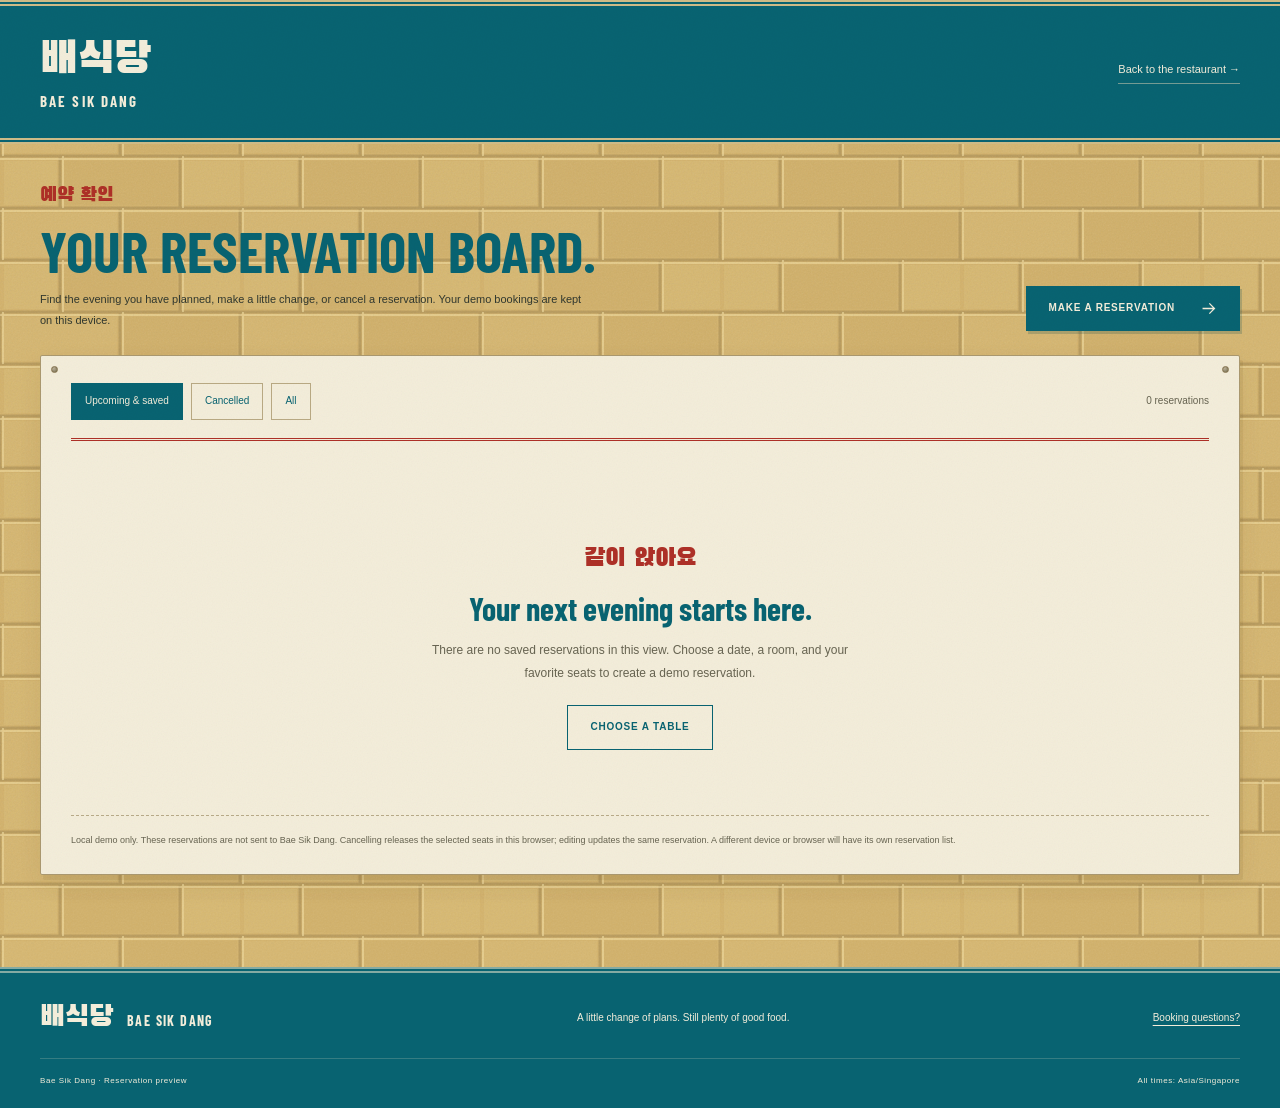
==== reservations.html @ 2e352681 "Add multi-seat reservations and a separate management page" ====
<!DOCTYPE html>
<html lang="en" class="reservation-page-root">
<head>
  <meta charset="UTF-8">
  <meta name="viewport" content="width=device-width, initial-scale=1">
  <meta name="theme-color" content="#086371">
  <meta name="description" content="View, edit, and cancel your locally saved Bae Sik Dang demo reservations.">
  <meta name="robots" content="noindex">
  <title>Your reservations — Bae Sik Dang 배식당</title>
  <link rel="stylesheet" href="styles.css">
  <link rel="stylesheet" href="reservations.css">
  <script src="reservation-store.js" defer></script>
  <script src="reservation-ui.js" defer></script>
</head>
<body class="reservation-page">
  <a class="skip" href="#main">Skip to reservations</a>
  <header class="manager-header"><div class="shell"><a href="index.html" class="manager-brand" aria-label="Bae Sik Dang home"><span lang="ko">배식당</span><small>BAE SIK DANG</small></a><a class="back-link" href="index.html#booking">Back to the restaurant →</a></div></header>
  <main id="main" class="shell manager-main">
    <div class="manager-intro"><div><span class="korean" lang="ko">예약 확인</span><h1 id="manager-heading">Your reservation board.</h1><p id="manager-intro">Find the evening you have planned, make a little change, or cancel a reservation. Your demo bookings are kept on this device.</p></div><a class="btn" href="index.html#booking">Make a reservation <svg class="arrow" viewBox="0 0 20 20" aria-hidden="true"><path d="M3 10h14m-6-6 6 6-6 6"/></svg></a></div>
    <section id="reservation-manager" class="paper manager-board" aria-label="Saved reservations">
      <div class="manager-toolbar"><div class="manager-tabs" role="group" aria-label="Filter reservations"><button class="manager-tab" data-filter="confirmed" aria-pressed="true" type="button">Upcoming & saved</button><button class="manager-tab" data-filter="cancelled" aria-pressed="false" type="button">Cancelled</button><button class="manager-tab" data-filter="all" aria-pressed="false" type="button">All</button></div><span id="manager-count" class="manager-count" role="status" aria-live="polite"></span></div>
      <p id="manager-message" class="reservation-message" role="status" aria-live="polite"></p>
      <p id="manager-error" class="manager-error" role="alert" hidden></p>
      <div id="reservation-list" class="reservation-list"></div>
      <div id="manager-empty" class="manager-empty" hidden><span class="korean" lang="ko">같이 앉아요</span><h2 id="empty-title">Your next evening starts here.</h2><p id="empty-copy">There are no saved reservations in this browser yet. Choose a date, a room, and your favorite seats to create a demo reservation.</p><a class="btn btn-outline" href="index.html#booking">Choose a table</a></div>
      <p class="manager-note">Local demo only. These reservations are not sent to Bae Sik Dang. Cancelling releases the selected seats in this browser; editing updates the same reservation. A different device or browser will have its own reservation list.</p>
      <noscript><p class="manager-error">Enable JavaScript to view, edit, or cancel your locally saved reservations.</p></noscript>
    </section>
  </main>
  <footer class="footer"><div class="shell"><div class="footer-main"><a class="footer-brand" href="index.html"><span lang="ko" style="font:inherit;margin:0;letter-spacing:0">배식당</span><span>BAE SIK DANG</span></a><p>A little change of plans. Still plenty of good food.</p><a class="manage-link" style="color:inherit" href="index.html#faq">Booking questions?</a></div><div class="footer-bottom"><span>Bae Sik Dang · Reservation preview</span><span>All times: Asia/Singapore</span></div></div></footer>
  <dialog id="cancel-dialog" aria-labelledby="cancel-heading" aria-describedby="cancel-description"><span class="eyebrow red">CHANGE OF PLANS?</span><h2 id="cancel-heading">Cancel this reservation?</h2><p id="cancel-description">This releases the seats for this demo reservation. Your other reservations will stay as they are.</p><p id="cancel-details" class="cancel-details"></p><p id="cancel-error" class="manager-error" role="alert" hidden></p><div class="dialog-actions"><button id="keep-reservation" class="btn btn-outline" type="button" autofocus>Keep reservation</button><button id="confirm-cancel" class="btn btn-red" type="button">Cancel this reservation</button></div></dialog>
</body>
</html>
---- styles.css ----
/* Embedded, OFL-licensed display fonts preserve the storefront when CDNs are unavailable. */
    @font-face{font-family:"Bae Sik Dang Poster";font-style:normal;font-weight:700;font-display:swap;src:url([data-uri]) format("truetype")}
    @font-face{font-family:"Bae Sik Dang Hangul";font-style:normal;font-weight:400;font-display:swap;src:url([data-uri]) format("truetype")}
    /* The reference palette: petrol teal, painted red, aged paper, golden brick. */
    :root{color-scheme:light;--teal:#086371;--deep:#06434b;--red:#ae3027;--paper:#f3edda;--ink:#30372e;--muted:#676451;--brick:#d4b36b;--line:#c7bfa7;--gold:#dfbd6e;--warm:rgba(255,197,93,.19);--heading:'Bae Sik Dang Poster','Barlow Condensed','Arial Narrow',Impact,sans-serif;--korean:'Bae Sik Dang Hangul','Black Han Sans','Noto Sans KR',sans-serif;--body:'DM Sans','Noto Sans KR',Arial,sans-serif}
    html[data-mood="lunch"]{--brick:#dec98d;--warm:rgba(255,244,183,.13);--paper:#f8f3e4}
    html[data-mood="night"]{--brick:#b08a46;--warm:rgba(237,145,46,.3);--paper:#eee4cc}
    *{box-sizing:border-box}html{scroll-behavior:smooth;scroll-padding-top:90px}
    body{margin:0;background-color:var(--brick);background-image:url("data:image/svg+xml,%3Csvg%20xmlns%3D%22http%3A%2F%2Fwww.w3.org%2F2000%2Fsvg%22%20width%3D%22240%22%20height%3D%22104%22%20viewBox%3D%220%200%20240%20104%22%3E%3Cg%20fill%3D%22none%22%3E%3Cpath%20d%3D%22M0%200H240M0%2052H240M0%20104H240M0%200V52M120%200V52M240%200V52M60%2052V104M180%2052V104%22%20stroke%3D%22%239d824a%22%20stroke-width%3D%223%22%20stroke-opacity%3D%22.48%22%2F%3E%3Cpath%20d%3D%22M0%203H240M0%2055H240M3%200V52M123%200V52M63%2052V104M183%2052V104%22%20stroke%3D%22%23f3dea0%22%20stroke-width%3D%222%22%20stroke-opacity%3D%22.58%22%2F%3E%3C%2Fg%3E%3Cpath%20d%3D%22M4%205h113v44H4z%22%20fill%3D%22%23f3dea0%22%20opacity%3D%22.1%22%2F%3E%3Cpath%20d%3D%22M124%205h113v44H124zM64%2057h113v44H64z%22%20fill%3D%22%23896c2c%22%20opacity%3D%22.035%22%2F%3E%3Cpath%20d%3D%22M184%2057h56v44h-56zM4%2057h53v44H4z%22%20fill%3D%22%23f3dea0%22%20opacity%3D%22.12%22%2F%3E%3Cfilter%20id%3D%22n%22%3E%3CfeTurbulence%20type%3D%22fractalNoise%22%20baseFrequency%3D%22.6%22%20numOctaves%3D%223%22%20stitchTiles%3D%22stitch%22%2F%3E%3CfeColorMatrix%20type%3D%22saturate%22%20values%3D%220%22%2F%3E%3C%2Ffilter%3E%3Crect%20width%3D%22240%22%20height%3D%22104%22%20filter%3D%22url%28%23n%29%22%20opacity%3D%22.1%22%2F%3E%3C%2Fsvg%3E");background-size:240px 104px;color:var(--ink);font:14px/1.65 var(--body);transition:background-color .3s ease-out}
    body:before{content:"";position:fixed;inset:0;pointer-events:none;z-index:10;opacity:.085;background-image:url("data:image/svg+xml,%3Csvg%20xmlns%3D%22http%3A%2F%2Fwww.w3.org%2F2000%2Fsvg%22%20width%3D%22180%22%20height%3D%22180%22%3E%3Cfilter%20id%3D%22grain%22%3E%3CfeTurbulence%20type%3D%22fractalNoise%22%20baseFrequency%3D%22.8%22%20numOctaves%3D%223%22%20stitchTiles%3D%22stitch%22%2F%3E%3C%2Ffilter%3E%3Crect%20width%3D%22100%25%22%20height%3D%22100%25%22%20opacity%3D%22.6%22%20filter%3D%22url%28%23grain%29%22%2F%3E%3C%2Fsvg%3E");mix-blend-mode:multiply}
    button,input,select{font:inherit}button,a,select{-webkit-tap-highlight-color:transparent;touch-action:manipulation}button{cursor:pointer;color:inherit}button,a,select{transition:color .3s ease-out,background .3s ease-out,border-color .3s ease-out,transform .3s ease-out,box-shadow .3s ease-out}a{color:inherit;text-decoration:none}button{border:0}button:disabled{cursor:not-allowed;opacity:.45}h1,h2,h3,p,figure{margin:0}h1,h2,h3{font-weight:700}svg{display:block}img{display:block;max-width:100%}::selection{background:var(--red);color:var(--paper)}:focus-visible{outline:3px solid var(--teal);outline-offset:5px}button:focus-visible,a:not(.skip):focus-visible{position:relative;z-index:2}
    .shell{width:min(1200px,calc(100% - 72px));margin-inline:auto}.sr-only{position:absolute;width:1px;height:1px;padding:0;margin:-1px;overflow:hidden;clip:rect(0,0,0,0);white-space:nowrap;border:0}.skip{position:fixed;left:12px;top:12px;z-index:100;transform:translateY(-160%);padding:10px 20px;background:var(--paper);color:var(--red)}.skip:focus{transform:none}.eyebrow{font-size:10px;letter-spacing:.16em;text-transform:uppercase;font-weight:700}.korean{font-family:var(--korean);font-weight:400}.red{color:var(--red)}.muted{color:var(--muted)}.arrow{width:17px;height:17px;fill:none;stroke:currentColor;stroke-width:1.5;display:inline-block;vertical-align:middle}.rule{height:1px;background:currentColor;opacity:.3}.star{font-size:20px;line-height:1}
    /* The opening is a storefront sign, with three small brass gooseneck lamps. */
    .storefront{position:relative;background:var(--teal);color:var(--paper);border-top:7px solid var(--deep);box-shadow:0 7px 0 #073f46,0 12px 14px #4d3b3c35;isolation:isolate}
    .storefront:after{content:"";position:absolute;inset:0;z-index:-1;background:radial-gradient(ellipse at 24% 15%,#ffeeac20,transparent 30%),radial-gradient(ellipse at 50% 15%,#ffeeac24,transparent 30%),radial-gradient(ellipse at 76% 15%,#ffeeac20,transparent 30%),linear-gradient(90deg,#0001,transparent 25%,transparent 75%,#0001);pointer-events:none}
    .topline{display:flex;justify-content:space-between;align-items:center;padding:13px 0 11px;border-bottom:1px solid #f4e7c933;font-size:9px;letter-spacing:.14em;text-transform:uppercase}
    .topline span{display:flex;align-items:center;gap:8px}.tiny-flower{width:16px;height:16px;fill:none;stroke:currentColor;stroke-width:1.3}
    .sign{position:relative;display:grid;grid-template-columns:1fr 2fr 1fr;align-items:center;gap:30px;margin-top:13px;padding:21px 0 30px;min-height:222px;text-align:center}
    .sign:before,.sign:after{content:"";position:absolute;inset:7px -14px 15px;border:1px solid #eee4c73d;pointer-events:none}.sign:after{inset:12px -9px 20px;border-color:#eee4c71a}
    .sign h1{font-family:var(--korean);font-weight:400;font-size:clamp(80px,8.5vw,125px);letter-spacing:.12em;line-height:1.1;padding-left:.12em;text-shadow:1px 2px 0 #d5ba80,-1px -1px 0 #ffffff30}
    .sign-name{font:600 18px/1 var(--heading);letter-spacing:.37em;margin-top:7px;padding-left:.37em}.sign-side{font-family:var(--heading);font-size:23px;line-height:1.05;letter-spacing:.08em}.sign-side small{font-family:var(--body);display:block;font-size:9px;letter-spacing:.14em;margin-top:12px}.sign-side .korean{font-size:24px;letter-spacing:.08em;display:block;margin-bottom:7px}
    .lamps{position:absolute;inset:-9px 15% auto;display:flex;justify-content:space-around;pointer-events:none;z-index:2}.lamp{width:45px;height:39px;position:relative}.lamp:before{content:"";position:absolute;width:18px;height:23px;left:13px;top:-3px;border:4px solid #423b2d;border-bottom:0;border-radius:14px 14px 0 0;box-shadow:2px 0 0 #ad8b51}.lamp:after{content:"";position:absolute;width:45px;height:17px;bottom:0;border-radius:35px 35px 6px 6px;background:linear-gradient(90deg,#3c3324,#b29b62 42%,#675333 70%,#352d23);border-bottom:3px solid #f1d599;box-shadow:0 6px 17px #ffd58d69}
    .awning{height:15px;background:repeating-linear-gradient(90deg,#85724b 0,#c7ae79 3px,#b8a06a 6px,#7e6d49 8px);border-top:2px solid #5f593a;border-bottom:2px solid #88703e}
    /* Navigation feels like a printed strip under the shop sign. */
    .nav-wrap{position:sticky;top:0;z-index:30;background:var(--paper);border-bottom:1px solid #8e7850;box-shadow:0 3px 10px #41372412}.nav-inner{display:flex;align-items:center;justify-content:space-between;gap:15px;min-height:62px}.wordmark{font:800 22px var(--heading);letter-spacing:.05em;color:var(--teal)}.wordmark small{font:10px var(--korean);letter-spacing:0;margin-left:8px}.nav-links{position:relative;display:flex;gap:4px}.nav-links a{position:relative;z-index:1;padding:10px 15px;font-size:10px;letter-spacing:.08em;font-weight:700;border-radius:2px}.nav-links a[aria-current="location"]{color:var(--red)}.nav-pill{position:absolute;left:0;top:0;bottom:0;background:#ad30270a;border-bottom:2px solid var(--red);transition:width .3s ease-out,transform .3s ease-out}.nav-note{display:flex;align-items:center;gap:7px;font-size:10px;color:var(--teal)}.status-dot{width:6px;height:6px;border-radius:50%;background:currentColor;display:inline-block}
    /* Aged paper and little mounting details make the masonry feel tangible. */
    .paper{position:relative;background:var(--paper);border:1px solid #aa986f;border-radius:2px;box-shadow:3px 5px 0 #6f54251a,0 9px 24px #53411f12;transition:background .3s ease-out,border-color .3s ease-out}
    .paper:before,.paper:after{content:"";position:absolute;width:5px;height:5px;border:1px solid #85734e;background:radial-gradient(circle at 35% 30%,#bdb299,#71694b);border-radius:50%;top:10px;z-index:2}.paper:before{left:10px}.paper:after{right:10px}
    .btn{display:inline-flex;align-items:center;justify-content:center;gap:25px;min-height:45px;padding:12px 22px;border:1px solid var(--teal);background:var(--teal);color:var(--paper);font-size:10px;font-weight:700;letter-spacing:.08em;text-transform:uppercase;box-shadow:2px 3px 0 #03434a33}.btn:hover:not(:disabled){background:var(--deep);transform:translateY(-2px);box-shadow:3px 5px 0 #03434a33}.btn-red{background:var(--red);border-color:var(--red)}.btn-red:hover:not(:disabled){background:#90271e}.btn-outline{background:transparent;color:var(--teal);box-shadow:none}.btn-outline:hover:not(:disabled){color:var(--paper)}
    .welcome-line{text-align:center;padding:26px 10px 21px;font-size:9px;font-weight:700;letter-spacing:.19em;color:#524a31;text-transform:uppercase;display:flex;align-items:center;justify-content:center;gap:18px}.welcome-line:before,.welcome-line:after{content:"";width:40px;height:1px;background:#7c693c}
    .opening{display:grid;grid-template-columns:minmax(0,.88fr) minmax(0,1.3fr);gap:22px;align-items:stretch}
    .welcome-poster{min-width:0;padding:35px 36px 30px;text-align:center;display:flex;flex-direction:column;align-items:center;justify-content:center}.poster-outline{position:absolute;inset:14px;border:1px solid #b337293c;pointer-events:none}.hello{font-family:var(--korean);font-size:27px;color:var(--red);font-weight:400;letter-spacing:.04em}.poster-sub{font-size:9px;letter-spacing:.21em;color:var(--red);margin-top:7px}.welcome-poster h2{font:800 clamp(52px,5.1vw,73px)/.94 var(--heading);letter-spacing:-.025em;color:var(--red);text-transform:uppercase;margin:25px 0 20px}.welcome-poster h2 span{display:block}.welcome-poster p{font-size:11px;line-height:1.9;max-width:270px}.welcome-poster .btn{margin-top:25px}.poster-bottom{display:flex;align-items:center;gap:12px;font-size:8px;color:var(--red);letter-spacing:.15em;margin-top:26px}.poster-bottom:before,.poster-bottom:after{content:"";height:1px;width:25px;background:var(--red)}
    .photo-poster{padding:16px 16px 0;display:flex;flex-direction:column;min-width:0}.photo-wrap{position:relative;min-height:390px;flex:1;overflow:hidden;background:#4c3723}.hero-photo{width:100%;height:100%;position:absolute;inset:0;object-fit:cover;transition:transform 1.2s ease-out;filter:saturate(.83) contrast(.97)}.photo-poster:hover .hero-photo{transform:scale(1.035)}.photo-wrap:after{content:"";position:absolute;inset:0;background:linear-gradient(0deg,#0005,transparent 40%);pointer-events:none}.photo-caption{display:flex;align-items:center;justify-content:space-between;gap:15px;min-height:76px;padding:12px 10px}.photo-caption .korean{font-size:22px;color:var(--red)}.photo-caption p{font-size:10px}.photo-caption .number{font:700 32px var(--heading);color:var(--teal)}.photo-sticker{position:absolute;right:18px;top:18px;width:92px;height:92px;border-radius:50%;background:var(--red);color:var(--paper);outline:1px dashed var(--paper);outline-offset:-6px;z-index:2;display:flex;flex-direction:column;align-items:center;justify-content:center;transform:rotate(12deg);font:700 20px/1 var(--heading);letter-spacing:.03em}.photo-sticker .korean{font-size:21px;margin:5px 0}.photo-sticker small{font:7px var(--body);letter-spacing:.1em}
    .ticker{display:flex;align-items:center;justify-content:space-around;gap:14px;border-block:1px solid #61532f66;margin-top:29px;padding:15px 0;color:#59452c;font:600 14px var(--heading);letter-spacing:.1em;text-transform:uppercase}.ticker .korean{font-size:13px;color:var(--red)}.ticker .flower{color:var(--red);font-size:18px}
    /* The menu is a big, slightly imperfect neighborhood restaurant placard. */
    .section{padding-top:53px}.section-heading{display:flex;align-items:end;justify-content:space-between;gap:25px;margin-bottom:20px}.section-heading .korean{font-size:18px;color:var(--red);margin-bottom:5px}.section-heading h2{font:700 44px/1 var(--heading);color:var(--teal);text-transform:uppercase}.section-heading p{font-size:11px;color:#4d4936;max-width:240px}
    .menu-paper{padding:30px 35px 20px}.menu-masthead{display:flex;justify-content:space-between;gap:20px;align-items:center;padding-bottom:21px;border-bottom:3px double var(--red);color:var(--red)}.menu-masthead h3{font-family:var(--korean);font-size:34px;font-weight:400;line-height:1.3}.menu-masthead h3 small{font:600 11px var(--body);letter-spacing:.16em;display:block;margin-top:8px}.menu-masthead p{font-size:10px;text-align:right;max-width:260px}.menu-layout{display:grid;grid-template-columns:1.8fr .8fr;gap:36px}.menu-list{display:grid;grid-template-columns:1fr 1fr;gap:0 26px}.dish{position:relative;text-align:left;padding:24px 0;background:transparent;border-bottom:1px solid #b6a886;min-width:0}.dish:hover{background:#b5322505}.dish-korean{display:block;font-family:var(--korean);font-size:23px;color:var(--red);font-weight:400;line-height:1.3}.dish-title{display:flex;align-items:baseline;justify-content:space-between;gap:10px;font:700 22px/1.1 var(--heading);text-transform:uppercase;margin:7px 0}.dish-title .price{font:700 17px var(--heading);color:var(--red);white-space:nowrap}.dish p{font-size:10px;color:var(--muted);padding-right:10px}.dish .details{display:inline-flex;align-items:center;gap:7px;font-size:8px;font-weight:700;letter-spacing:.09em;margin-top:14px;color:var(--teal);text-transform:uppercase}.dish .details .arrow{width:13px;height:13px}.dish:hover .details{transform:translateX(3px)}
    .menu-side{padding:25px 0 0;display:flex;flex-direction:column;justify-content:center}.wrap-diagram{width:100%;height:150px}.wrap-instruction{border:1px dashed #9d967e;padding:17px;text-align:center;background:#dbd2b726}.wrap-instruction h4{margin:0;color:var(--red);font:600 23px var(--heading);text-transform:uppercase}.wrap-instruction p{font-size:10px;margin-top:8px;line-height:1.8}.menu-foot{display:flex;justify-content:space-between;align-items:center;gap:15px;font-size:9px;color:var(--muted);border-top:1px solid #b6a886;margin-top:24px;padding-top:17px}.menu-foot span:first-child{color:var(--red)}
    /* Booking tables reuse native buttons and expose state without relying on color. */
    .experience-grid{display:grid;grid-template-columns:1.1fr .9fr;gap:22px;margin-top:28px}.booking{padding:29px 30px 24px}.card-heading{display:flex;align-items:start;justify-content:space-between;gap:12px;color:var(--red)}.card-heading .korean{font-size:23px}.card-heading h3{font:700 32px/1.1 var(--heading);margin-top:5px;text-transform:uppercase;color:var(--teal)}.card-heading .index{font:600 14px var(--heading);color:var(--teal);border:1px solid var(--teal);width:30px;height:30px;display:grid;place-items:center;border-radius:50%;flex-shrink:0}.booking-intro{font-size:10px;color:var(--muted);margin-top:9px}.booking-controls{display:grid;grid-template-columns:1fr 1fr;gap:13px;margin-top:20px}.booking-controls label{font-size:9px;font-weight:600;color:var(--muted)}select{display:block;margin-top:5px;width:100%;border:1px solid #b3a98d;border-radius:0;background:transparent;color:var(--ink);padding:9px;font-size:11px}.floor{padding:23px 20px 17px;margin-top:18px;border:1px solid #b3a98d;background:repeating-linear-gradient(0deg,transparent,transparent 24px,#9f8c4c0a 25px);position:relative}.floor-name{font-size:8px;color:var(--teal);letter-spacing:.2em;text-align:center;margin-bottom:22px}.tables{display:grid;grid-template-columns:repeat(4,minmax(0,1fr));gap:23px 24px}.table{height:49px;border:1px solid #ae9a6c;background:#dfd5bb;position:relative;border-radius:4px;font-size:10px;font-weight:700;isolation:isolate}.table:before{content:"";position:absolute;inset:7px 19%;background:repeating-linear-gradient(90deg,#d9d6c5,#d9d6c5 2px,#aaa58f 3px,#aaa58f 4px);border:2px solid #c7bfaa;border-radius:50%;z-index:-1;opacity:.6}.table:after{content:"";position:absolute;left:30%;right:30%;height:4px;top:-7px;background:#9f8a64;box-shadow:0 57px #9f8a64}.table:hover:not(:disabled){border-color:var(--teal);transform:translateY(-2px)}.table[aria-pressed="true"]{background:var(--teal);color:#fff;border-color:var(--deep);box-shadow:2px 3px 0 #03434a33}.table[aria-pressed="true"]:before{opacity:.15}.table:disabled{opacity:.35;background:repeating-linear-gradient(45deg,#c2bba4,#c2bba4 1px,transparent 2px,transparent 6px)}.legend{display:flex;flex-wrap:wrap;gap:16px;margin-top:23px;font-size:8px;color:var(--muted)}.legend span{display:flex;align-items:center;gap:5px}.legend i{width:6px;height:6px;background:#b6a88a}.legend .chosen{background:var(--teal)}.legend .taken{background:#99948a}.booking-actions{display:flex;align-items:center;gap:12px;justify-content:space-between;margin-top:19px}.booking-actions .btn{font-size:9px;min-height:39px;padding:10px 15px}.mini-btn{font-size:9px;padding:6px 8px;border:1px solid #bdb297;background:transparent}.mini-btn:hover{background:#d6c9a14a}.booking-status{font-size:10px;color:var(--teal);min-height:32px;padding-top:10px}.fine-print{font-size:8px;color:var(--muted);margin-top:3px}.controls-small{display:flex;gap:7px}
    /* The jukebox and kitchen ticket complete the retro interaction cards. */
    .side-stack{display:grid;gap:22px}.jukebox{padding:26px 27px 22px;background:var(--teal);color:var(--paper);border:1px solid var(--deep);box-shadow:3px 5px 0 #58472326;position:relative}.jukebox .card-heading{color:var(--paper)}.jukebox .card-heading h3{color:var(--paper);font-size:27px}.jukebox .index{color:var(--paper);border-color:#eee7cf88}.mood-main{display:flex;align-items:center;gap:20px;margin-top:18px}.vinyl{height:90px;width:90px;flex-shrink:0;border-radius:50%;background:repeating-radial-gradient(circle,#232927 0,#232927 2px,#343a35 3px,#1f2926 4px);border:2px solid #152d2a;box-shadow:3px 3px 10px #032f3677;position:relative;animation:record 15s linear infinite}.vinyl:before{content:"";position:absolute;inset:29%;background:var(--red);border:1px solid #df9271;border-radius:50%}.vinyl:after{content:"";position:absolute;inset:46%;background:var(--paper);border-radius:50%}.mood-main strong{font:600 28px/1 var(--heading);display:block;text-transform:uppercase}.mood-main p{font-size:10px;margin-top:7px;color:#e8e0c5}.mood-options{display:flex;gap:7px;margin-top:18px}.mood-option{flex:1;background:transparent;border:1px solid #e9dfbf66;color:var(--paper);font-size:9px;padding:8px 4px}.mood-option[aria-pressed="true"]{background:var(--paper);color:var(--teal);border-color:var(--paper)}.mood-note{margin-top:10px;font-size:8px;color:#e2d9bf}.kitchen{padding:24px 26px 20px}.kitchen .card-heading h3{font-size:27px}.kitchen-top{display:flex;justify-content:space-between;gap:10px;align-items:center;margin-bottom:12px}.kitchen-top .eyebrow{font-size:9px;color:var(--red)}.orders{min-height:112px;margin-top:12px}.order{display:grid;grid-template-columns:38px 1fr auto;gap:8px;align-items:center;padding:10px 0;border-top:1px dashed #c0b391;font-size:10px;animation:arrive .3s ease-out}.order-id{font-size:8px;color:var(--muted)}.order-state{font-size:8px;padding:2px 5px;background:#c8af6c33;color:#74571f}.state-1{background:#af302710;color:var(--red)}.state-2{background:#08637114;color:var(--teal)}.kitchen-foot{display:flex;justify-content:space-between;gap:10px;font-size:8px;margin-top:12px;color:var(--muted)}.kitchen-foot span:first-child{display:flex;align-items:center;gap:6px;color:var(--teal)}.live-dot{animation:blink 2s ease-in-out infinite}
    /* Closing wall poster — no invented contact details or real booking claims. */
    .story{padding:42px 45px;display:grid;grid-template-columns:1fr 1fr;gap:45px;margin-top:50px;align-items:center}.story h2{font:700 48px/.99 var(--heading);text-transform:uppercase;color:var(--red);margin-top:14px}.story .korean{color:var(--red);font-size:20px}.story p{font-size:12px;line-height:1.9;max-width:450px}.story-links{display:flex;gap:15px;align-items:center;margin-top:21px}.story-links a:last-child{font-size:10px;text-decoration:underline;text-underline-offset:4px}.story-stamp{position:absolute;right:26px;top:-19px;background:var(--teal);color:var(--paper);border:3px double var(--paper);padding:8px 16px;font:600 12px var(--heading);letter-spacing:.08em;transform:rotate(5deg)}.footer{margin-top:42px;background:var(--teal);color:var(--paper);border-top:6px double #f0e9cf88;padding:27px 0 20px}.footer-main{display:flex;justify-content:space-between;align-items:center;gap:20px}.footer-brand{font:400 29px var(--korean)}.footer-brand span{font:600 14px var(--heading);letter-spacing:.15em;margin-left:14px}.footer p{font-size:10px}.footer-bottom{display:flex;justify-content:space-between;gap:20px;border-top:1px solid #eee5c933;margin-top:22px;padding-top:15px;font-size:8px;letter-spacing:.07em}.footer a:focus-visible,.storefront a:focus-visible{outline-color:var(--paper)}
    /* Accessible menu dialog and optional decorative cursor preview. */
    dialog{padding:0;border:5px solid var(--paper);outline:1px solid #aa986f;background:var(--paper);color:var(--ink);width:min(620px,calc(100% - 32px));max-height:85dvh;overflow:auto;box-shadow:0 25px 100px #251d1899}dialog::backdrop{background:#192d2bd1;backdrop-filter:blur(6px)}dialog[open]{animation:arrive .3s ease-out}.modal-photo{height:210px;background:#6a4d2c;overflow:hidden}.modal-photo img{width:100%;height:100%;object-fit:cover}.modal-close{position:absolute;top:12px;right:12px;width:35px;height:35px;background:var(--paper);color:var(--red);font-size:22px;z-index:1;border:1px solid #bba983}.modal-content{padding:26px}.modal-content .korean{color:var(--red);font-size:26px}.modal-content h2{font:700 36px/1.1 var(--heading);color:var(--teal);text-transform:uppercase;margin:6px 0 15px}.modal-content p{font-size:12px;color:var(--muted)}.ingredients{display:flex;flex-wrap:wrap;gap:7px;padding:0;list-style:none;margin:20px 0}.ingredients li{font-size:10px;border:1px solid #c1b493;padding:5px 8px}.modal-foot{display:flex;justify-content:space-between;align-items:center;gap:15px;border-top:1px dashed #b3a483;margin-top:20px;padding-top:15px;font-size:9px;color:var(--muted)}.modal-foot strong{font:700 27px var(--heading);color:var(--red)}.preview{position:fixed;left:0;top:0;width:190px;padding:7px;background:var(--paper);border:1px solid #aa986f;box-shadow:3px 8px 20px #36271140;pointer-events:none;z-index:50;opacity:0;visibility:hidden;transition:opacity .2s ease-out}.preview.visible{opacity:1;visibility:visible}.preview img{width:100%;height:135px;object-fit:cover}.preview p{font:600 20px var(--heading);color:var(--red);padding:4px 3px}.toast{position:fixed;bottom:20px;left:50%;transform:translate(-50%,20px);z-index:90;background:var(--teal);border:1px solid var(--paper);box-shadow:3px 4px 0 #293e3544;color:var(--paper);padding:12px 20px;max-width:calc(100vw - 32px);width:max-content;font-size:11px;opacity:0;pointer-events:none;transition:opacity .3s ease-out,transform .3s ease-out}.toast.show{opacity:1;transform:translate(-50%,0)}
    @keyframes record{to{transform:rotate(360deg)}}@keyframes blink{50%{opacity:.3}}@keyframes arrive{from{opacity:0;transform:translateY(5px)}to{opacity:1;transform:translateY(0)}}
    @media(min-width:1550px){.sign{min-height:245px}.opening{grid-template-columns:.86fr 1.3fr}.welcome-poster{padding-block:40px}.photo-wrap{min-height:420px}}
    @media(max-width:1000px){.shell{width:calc(100% - 48px)}.sign{gap:15px}.sign-side{font-size:19px}.welcome-poster{padding:30px 25px}.welcome-poster h2{font-size:58px}.photo-wrap{min-height:370px}.nav-note{display:none}.menu-layout{grid-template-columns:1fr .42fr;gap:25px}.menu-list{gap:0 20px}.menu-paper{padding-inline:26px}.tables{gap:23px 17px}.booking{padding-inline:24px}.story{padding:35px}.ticker{font-size:12px;letter-spacing:.07em}.ticker .korean{font-size:11px}}
    @media(max-width:760px){.shell{width:calc(100% - 32px)}.topline{font-size:8px;letter-spacing:.06em}.topline span:not(:first-child){display:none}.topline{justify-content:center}.sign{min-height:195px;grid-template-columns:1fr 3fr 1fr;gap:8px;padding-bottom:28px}.sign h1{font-size:clamp(63px,13vw,92px);letter-spacing:.04em;padding-left:.04em}.sign-name{font-size:13px;letter-spacing:.27em}.sign-side{font-size:14px;letter-spacing:.02em}.sign-side .korean{font-size:17px}.sign-side small{font-size:7px;letter-spacing:.01em}.sign:before{inset:8px -5px 15px}.sign:after{inset:13px 0 20px}.lamps{inset:-7px 9% auto}.lamp{transform:scale(.8)}.nav-inner{gap:5px;min-height:57px}.wordmark{font-size:20px}.wordmark small{display:none}.nav-links{gap:0}.nav-links a{padding:12px 9px;font-size:8px;letter-spacing:.04em}.welcome-line{font-size:8px;letter-spacing:.08em;padding-top:23px;gap:10px}.welcome-line:before,.welcome-line:after{width:20px}.opening{grid-template-columns:1fr;gap:19px}.welcome-poster{padding:33px 25px}.welcome-poster h2{font-size:clamp(56px,11vw,78px);margin:18px 0}.welcome-poster p{max-width:310px;font-size:12px}.welcome-poster h2 span{display:inline}.hello{font-size:26px}.poster-bottom{margin-top:21px}.welcome-poster .btn{margin-top:20px}.photo-wrap{min-height:330px}.photo-poster{padding:12px 12px 0}.photo-caption{min-height:71px;padding-inline:3px}.photo-sticker{width:78px;height:78px;font-size:17px}.photo-sticker .korean{font-size:18px}.ticker{flex-wrap:wrap;justify-content:center;gap:10px 17px;padding:14px 12px;font-size:12px}.ticker .flower{font-size:13px}.ticker .korean{font-size:12px}.ticker span:nth-last-child(-n+2){display:none}.section{padding-top:36px}.section-heading{align-items:start;gap:14px}.section-heading h2{font-size:35px}.section-heading .korean{font-size:16px}.section-heading p{font-size:10px;max-width:165px}.menu-paper{padding:26px 22px 18px}.menu-masthead h3{font-size:29px}.menu-masthead p{max-width:140px;font-size:9px}.menu-layout{grid-template-columns:1fr}.menu-side{display:none}.menu-list{gap:0 22px}.dish-korean{font-size:21px}.dish-title{font-size:20px;gap:7px}.dish-title .price{font-size:16px}.dish p{font-size:10px}.menu-foot{font-size:8px}.experience-grid{grid-template-columns:1fr;gap:20px;margin-top:20px}.booking{padding:26px 24px 20px}.floor{padding-inline:20px}.tables{gap:25px}.side-stack{grid-template-columns:1fr 1fr;gap:16px}.jukebox,.kitchen{padding:22px 20px}.mood-main{gap:10px}.vinyl{width:65px;height:65px}.mood-main strong{font-size:23px}.mood-options{gap:4px}.mood-option{font-size:8px}.card-heading .index{width:24px;height:24px;font-size:12px}.kitchen-top{align-items:start;flex-direction:column}.order{grid-template-columns:30px 1fr auto;font-size:9px;gap:5px}.kitchen-foot{font-size:7px}.story{margin-top:35px;grid-template-columns:1fr;gap:24px;padding:33px 28px}.story h2{font-size:44px}.story-stamp{right:15px;font-size:10px}.footer-main{flex-wrap:wrap}.footer-main p{font-size:9px}.footer-brand{font-size:25px}.footer-bottom{font-size:7px}.preview{display:none}}
    @media(max-width:540px){.sign-side{font-size:11px}.sign-side small{font-size:6px;line-height:1.6}.sign-side .korean{font-size:15px}.sign{min-height:170px}.sign h1{font-size:clamp(53px,13vw,71px)}.sign-name{font-size:11px}.section-heading{flex-direction:column;gap:10px}.section-heading p{max-width:none}.menu-masthead p{max-width:115px}.menu-list{gap:0 17px}.dish-title{display:block;min-height:44px}.dish-title .price{display:block;margin-top:4px}.dish-korean{font-size:20px}.dish p{min-height:34px}.menu-foot{align-items:start;flex-direction:column;gap:5px}.side-stack{grid-template-columns:1fr}.kitchen-top{flex-direction:row;align-items:center}.mood-main{gap:20px}.vinyl{width:85px;height:85px}.mood-main strong{font-size:29px}.mood-option{font-size:10px;padding:10px 5px}.kitchen-foot{font-size:8px}.order{font-size:11px;grid-template-columns:40px 1fr auto;padding:12px 0}.photo-wrap{min-height:290px}.photo-caption .korean{font-size:20px}.photo-caption p{font-size:9px}.tables{gap:25px 17px}.booking-actions{gap:8px}.booking-actions .btn{font-size:8px;padding:10px 12px}.floor{padding-inline:13px}.footer-main{gap:14px}.footer-bottom{align-items:start}.ticker{font-size:11px;gap:8px 12px}.nav-links a{padding-inline:7px}.wordmark{font-size:18px}.nav-inner{width:calc(100% - 24px)}.welcome-poster h2 span{display:block}.story-links{flex-wrap:wrap}}
    /* The FAQ is a cream noticeboard with red stamps and teal counter signage. */
    [hidden]{display:none!important}
    .faq-section{padding-top:52px;scroll-margin-top:12px}
    .faq-section .section-heading p{max-width:285px}
    .faq-board{padding:28px 30px 27px}
    .faq-banner{display:flex;align-items:center;justify-content:space-between;gap:20px;border-bottom:3px double var(--red);padding-bottom:19px;color:var(--red)}
    .faq-banner h3{font:700 32px/1 var(--heading);text-transform:uppercase}
    .faq-banner small{display:block;font:400 19px var(--korean);margin-bottom:8px}
    .demo-stamp{border:1px solid var(--red);padding:6px 9px;font-size:8px;font-weight:700;letter-spacing:.1em;text-transform:uppercase;white-space:nowrap;transform:rotate(-4deg)}
    .faq-intro{font-size:11px;line-height:1.8;color:var(--muted);margin-top:16px;max-width:750px}
    .faq-grid{display:grid;grid-template-columns:minmax(0,1.35fr) minmax(0,.85fr);gap:32px;margin-top:24px;align-items:start}
    .faq-search-label{font-size:9px;letter-spacing:.1em;color:var(--teal);font-weight:700;text-transform:uppercase}
    .faq-search-wrap{display:flex;align-items:center;border:1px solid #b3a98d;margin-top:7px;background:#fff9eb5c}
    .faq-search-wrap svg{width:16px;height:16px;fill:none;stroke:var(--teal);stroke-width:1.6;margin-left:13px;flex-shrink:0}
    .faq-search-wrap input{min-width:0;flex:1;width:100%;padding:11px 10px;border:0;background:transparent;color:var(--ink);font:11px var(--body)}
    .faq-search-wrap button{font-size:10px;padding:10px;background:transparent;color:var(--red)}
    .faq-filters{display:flex;gap:6px;flex-wrap:wrap;margin-top:12px}
    .faq-filter{font-size:9px;background:transparent;border:1px solid #bdb297;padding:6px 10px;color:var(--teal)}
    .faq-filter[aria-pressed="true"]{color:var(--paper);background:var(--teal);border-color:var(--teal)}
    .faq-count{font-size:9px;color:var(--muted);margin:14px 0 7px}
    .faq-item{border-top:1px dashed #b7a98b}
    .faq-item:last-child{border-bottom:1px dashed #b7a98b}
    .faq-item summary{display:flex;align-items:center;gap:12px;cursor:pointer;list-style:none;padding:17px 0;color:var(--teal);font-size:12px;font-weight:700;line-height:1.5;touch-action:manipulation}
    .faq-item summary::-webkit-details-marker{display:none}
    .faq-item summary:after{content:'+';font:400 24px/1 var(--heading);color:var(--red);margin-left:auto;flex-shrink:0}
    .faq-item[open] summary:after{content:'−'}
    .faq-item summary:hover{color:var(--red)}
    .faq-no{font:600 15px var(--heading);color:var(--red);flex-shrink:0;width:19px}
    .faq-answer{padding:0 0 18px 31px}
    .faq-answer-copy{font-size:11px;color:var(--muted);line-height:1.85}
    .faq-votes{display:flex;align-items:center;gap:7px;flex-wrap:wrap;margin-top:14px}
    .faq-votes>span{font-size:9px;color:var(--muted);margin-right:4px}
    .vote-btn{display:inline-flex;align-items:center;gap:5px;font-size:9px;padding:6px 8px;border:1px solid #bfb394;background:transparent;color:var(--teal)}
    .vote-btn{min-height:32px}.vote-btn svg{width:14px;height:14px;fill:none;stroke:currentColor;stroke-linejoin:round;stroke-linecap:round;stroke-width:1.5}
    .vote-btn[data-vote="down"] svg{transform:rotate(180deg)}
    .vote-btn[aria-pressed="true"]{background:var(--teal);border-color:var(--teal);color:var(--paper)}
    .vote-btn[data-vote="down"][aria-pressed="true"]{background:var(--red);border-color:var(--red)}
    .vote-btn:hover{border-color:var(--teal);transform:translateY(-1px)}
    .vote-feedback{font-size:8px;color:var(--teal);min-height:15px;display:block;margin-top:6px}
    .faq-empty{padding:25px 0;font-size:12px;color:var(--muted)}
    .faq-empty button{display:block;background:transparent;color:var(--red);padding:0;margin-top:10px;font-size:11px;text-decoration:underline;text-underline-offset:4px}
    .ask-counter{padding:23px 22px;background:var(--teal);color:var(--paper);border:1px solid var(--deep);box-shadow:3px 4px 0 #58472326;position:relative}
    .ask-counter:before{content:'';display:block;width:38px;height:13px;background:#eadcaf91;position:absolute;left:calc(50% - 19px);top:-7px;transform:rotate(-4deg)}
    .ask-counter .korean{font-size:18px}
    .ask-counter h4{font:700 32px/1.05 var(--heading);text-transform:uppercase;margin:9px 0 12px}
    .ask-counter>p{font-size:11px;line-height:1.8;color:#f0e9cf}
    .ask-counter label{display:block;font-size:9px;letter-spacing:.08em;font-weight:600;margin:18px 0 7px;text-transform:uppercase}
    .ask-counter textarea{width:100%;min-height:116px;resize:vertical;display:block;padding:12px;border:1px solid #e5dac0;background:var(--paper);color:var(--ink);border-radius:0;font:12px/1.7 var(--body)}
    .ask-counter textarea::placeholder{color:#6c705f}
    .ask-counter :focus-visible{outline-color:var(--gold)}
    .ask-meta{display:flex;justify-content:space-between;gap:15px;font-size:8px;margin:7px 0 14px;color:#e4dbbf}
    .ask-counter .btn{background:var(--paper);border-color:var(--paper);color:var(--teal);width:100%}
    .ask-counter .btn:hover{background:#e5d7b8;color:var(--teal)}
    .ask-privacy{font-size:9px!important;margin-top:12px;line-height:1.7!important}
    .ask-result{border-left:3px solid var(--red);margin-top:18px;padding:16px;background:#e7debf66;overflow-wrap:anywhere}
    .ask-result h4{font:700 23px var(--heading);color:var(--teal);margin:0 0 8px}
    .ask-result .asked-question{font-size:10px;color:var(--red);margin-bottom:8px}
    .ask-result .matched-answer{font-size:11px;line-height:1.8;color:var(--muted)}
    .ask-result button{margin-top:12px;font-size:10px;color:var(--teal);background:transparent;padding:0;text-decoration:underline;text-underline-offset:4px}
    .faq-history{margin-top:22px;border-top:1px dashed #b7a98b;padding-top:17px}
    .history-heading{display:flex;align-items:center;justify-content:space-between;gap:10px}
    .history-heading h4{margin:0;font:600 23px var(--heading);color:var(--red);text-transform:uppercase}
    .history-heading button{font-size:9px;padding:4px 0;background:transparent;color:var(--muted);text-decoration:underline;text-underline-offset:3px}
    .history-list{list-style:none;padding:0;margin:9px 0 0}
    .history-list li{padding:11px 0;border-bottom:1px solid #d0c5a9}
    .history-question{font-size:11px;line-height:1.7;overflow-wrap:anywhere}
    .history-status{font-size:8px;letter-spacing:.04em;color:var(--muted);margin-top:4px;display:block}
    .history-list button{background:transparent;color:var(--teal);font-size:9px;padding:5px 0 0;text-decoration:underline;text-underline-offset:3px}
    .history-empty{font-size:10px;color:var(--muted);padding-top:12px}
    .faq-storage-note{border-top:1px solid #c7bba0;padding-top:15px;margin-top:25px;font-size:9px;color:var(--muted)}
    .sign-name{letter-spacing:.18em;padding-left:.18em}
    .sign h1{letter-spacing:.14em;padding-left:.14em}
    .wordmark{white-space:nowrap}.nav-links a{white-space:nowrap}
    .footer-brand span{letter-spacing:.1em}
    @media(max-width:1000px){.faq-grid{gap:24px;grid-template-columns:minmax(0,1.2fr) minmax(0,1fr)}.faq-board{padding-inline:24px}.wordmark small{display:none}}
    @media(max-width:760px){html{scroll-padding-top:115px}.nav-inner{flex-wrap:wrap;justify-content:center;gap:0;padding-top:9px;padding-bottom:4px}.wordmark{font-size:22px;width:100%;text-align:center}.nav-links{margin-top:2px}.nav-links a{padding:10px 15px;font-size:9px}.faq-section{padding-top:38px}.faq-grid{grid-template-columns:1fr;gap:29px}.faq-board{padding:25px 22px}.faq-banner h3{font-size:29px}.faq-banner small{font-size:17px}.faq-item summary{font-size:12px}.faq-answer-copy{font-size:12px}.faq-right{display:grid;grid-template-columns:1fr 1fr;gap:18px;align-items:start}.ask-result{grid-column:2;grid-row:1}.faq-history{grid-column:2;margin-top:0}.faq-right:has(.ask-result:not([hidden])) .faq-history{grid-row:2}.ask-counter{grid-column:1;grid-row:1 / span 2}.demo-stamp{font-size:7px;white-space:normal;text-align:center;max-width:100px}.footer-brand span{font-size:13px}.sign-name{letter-spacing:.12em}}
    @media(max-width:540px){.faq-right{display:block}.faq-history{margin-top:23px}.faq-board{padding-inline:18px}.faq-banner{gap:12px}.faq-banner h3{font-size:27px}.faq-answer{padding-left:0}.faq-item summary{gap:8px}.faq-filter{padding:7px 9px}.ask-counter{padding:23px 20px}.nav-links a{padding-inline:13px;font-size:8px}.sign-name{font-size:10px;letter-spacing:.1em}}

    @media(prefers-reduced-motion:reduce){html{scroll-behavior:auto}*,*:before,*:after{animation:none!important;transition:none!important}.photo-poster:hover .hero-photo{transform:none}}

/* Embedded display-font licenses (subsets of the original fonts):
Copyright 2017 The Barlow Project Authors (https://github.com/jpt/barlow)

This Font Software is licensed under the SIL Open Font License, Version 1.1.
This license is copied below, and is also available with a FAQ at:
http://scripts.sil.org/OFL


-----------------------------------------------------------
SIL OPEN FONT LICENSE Version 1.1 - 26 February 2007
-----------------------------------------------------------

PREAMBLE
The goals of the Open Font License (OFL) are to stimulate worldwide
development of collaborative font projects, to support the font creation
efforts of academic and linguistic communities, and to provide a free and
open framework in which fonts may be shared and improved in partnership
with others.

The OFL allows the licensed fonts to be used, studied, modified and
redistributed freely as long as they are not sold by themselves. The
fonts, including any derivative works, can be bundled, embedded,
redistributed and/or sold with any software provided that any reserved
names are not used by derivative works. The fonts and derivatives,
however, cannot be released under any other type of license. The
requirement for fonts to remain under this license does not apply
to any document created using the fonts or their derivatives.

DEFINITIONS
"Font Software" refers to the set of files released by the Copyright
Holder(s) under this license and clearly marked as such. This may
include source files, build scripts and documentation.

"Reserved Font Name" refers to any names specified as such after the
copyright statement(s).

"Original Version" refers to the collection of Font Software components as
distributed by the Copyright Holder(s).

"Modified Version" refers to any derivative made by adding to, deleting,
or substituting -- in part or in whole -- any of the components of the
Original Version, by changing formats or by porting the Font Software to a
new environment.

"Author" refers to any designer, engineer, programmer, technical
writer or other person who contributed to the Font Software.

PERMISSION & CONDITIONS
Permission is hereby granted, free of charge, to any person obtaining
a copy of the Font Software, to use, study, copy, merge, embed, modify,
redistribute, and sell modified and unmodified copies of the Font
Software, subject to the following conditions:

1) Neither the Font Software nor any of its individual components,
in Original or Modified Versions, may be sold by itself.

2) Original or Modified Versions of the Font Software may be bundled,
redistributed and/or sold with any software, provided that each copy
contains the above copyright notice and this license. These can be
included either as stand-alone text files, human-readable headers or
in the appropriate machine-readable metadata fields within text or
binary files as long as those fields can be easily viewed by the user.

3) No Modified Version of the Font Software may use the Reserved Font
Name(s) unless explicit written permission is granted by the corresponding
Copyright Holder. This restriction only applies to the primary font name as
presented to the users.

4) The name(s) of the Copyright Holder(s) or the Author(s) of the Font
Software shall not be used to promote, endorse or advertise any
Modified Version, except to acknowledge the contribution(s) of the
Copyright Holder(s) and the Author(s) or with their explicit written
permission.

5) The Font Software, modified or unmodified, in part or in whole,
must be distributed entirely under this license, and must not be
distributed under any other license. The requirement for fonts to
remain under this license does not apply to any document created
using the Font Software.

TERMINATION
This license becomes null and void if any of the above conditions are
not met.

DISCLAIMER
THE FONT SOFTWARE IS PROVIDED "AS IS", WITHOUT WARRANTY OF ANY KIND,
EXPRESS OR IMPLIED, INCLUDING BUT NOT LIMITED TO ANY WARRANTIES OF
MERCHANTABILITY, FITNESS FOR A PARTICULAR PURPOSE AND NONINFRINGEMENT
OF COPYRIGHT, PATENT, TRADEMARK, OR OTHER RIGHT. IN NO EVENT SHALL THE
COPYRIGHT HOLDER BE LIABLE FOR ANY CLAIM, DAMAGES OR OTHER LIABILITY,
INCLUDING ANY GENERAL, SPECIAL, INDIRECT, INCIDENTAL, OR CONSEQUENTIAL
DAMAGES, WHETHER IN AN ACTION OF CONTRACT, TORT OR OTHERWISE, ARISING
FROM, OUT OF THE USE OR INABILITY TO USE THE FONT SOFTWARE OR FROM
OTHER DEALINGS IN THE FONT SOFTWARE.

Copyright 2015 The Black Han Sans Project Authors (https://github.com/zesstype/Black-Han-Sans)

This Font Software is licensed under the SIL Open Font License, Version 1.1.
This license is copied below, and is also available with a FAQ at:
https://openfontlicense.org


-----------------------------------------------------------
SIL OPEN FONT LICENSE Version 1.1 - 26 February 2007
-----------------------------------------------------------

PREAMBLE
The goals of the Open Font License (OFL) are to stimulate worldwide
development of collaborative font projects, to support the font creation
efforts of academic and linguistic communities, and to provide a free and
open framework in which fonts may be shared and improved in partnership
with others.

The OFL allows the licensed fonts to be used, studied, modified and
redistributed freely as long as they are not sold by themselves. The
fonts, including any derivative works, can be bundled, embedded,
redistributed and/or sold with any software provided that any reserved
names are not used by derivative works. The fonts and derivatives,
however, cannot be released under any other type of license. The
requirement for fonts to remain under this license does not apply
to any document created using the fonts or their derivatives.

DEFINITIONS
"Font Software" refers to the set of files released by the Copyright
Holder(s) under this license and clearly marked as such. This may
include source files, build scripts and documentation.

"Reserved Font Name" refers to any names specified as such after the
copyright statement(s).

"Original Version" refers to the collection of Font Software components as
distributed by the Copyright Holder(s).

"Modified Version" refers to any derivative made by adding to, deleting,
or substituting -- in part or in whole -- any of the components of the
Original Version, by changing formats or by porting the Font Software to a
new environment.

"Author" refers to any designer, engineer, programmer, technical
writer or other person who contributed to the Font Software.

PERMISSION & CONDITIONS
Permission is hereby granted, free of charge, to any person obtaining
a copy of the Font Software, to use, study, copy, merge, embed, modify,
redistribute, and sell modified and unmodified copies of the Font
Software, subject to the following conditions:

1) Neither the Font Software nor any of its individual components,
in Original or Modified Versions, may be sold by itself.

2) Original or Modified Versions of the Font Software may be bundled,
redistributed and/or sold with any software, provided that each copy
contains the above copyright notice and this license. These can be
included either as stand-alone text files, human-readable headers or
in the appropriate machine-readable metadata fields within text or
binary files as long as those fields can be easily viewed by the user.

3) No Modified Version of the Font Software may use the Reserved Font
Name(s) unless explicit written permission is granted by the corresponding
Copyright Holder. This restriction only applies to the primary font name as
presented to the users.

4) The name(s) of the Copyright Holder(s) or the Author(s) of the Font
Software shall not be used to promote, endorse or advertise any
Modified Version, except to acknowledge the contribution(s) of the
Copyright Holder(s) and the Author(s) or with their explicit written
permission.

5) The Font Software, modified or unmodified, in part or in whole,
must be distributed entirely under this license, and must not be
distributed under any other license. The requirement for fonts to
remain under this license does not apply to any document created
using the Font Software.

TERMINATION
This license becomes null and void if any of the above conditions are
not met.

DISCLAIMER
THE FONT SOFTWARE IS PROVIDED "AS IS", WITHOUT WARRANTY OF ANY KIND,
EXPRESS OR IMPLIED, INCLUDING BUT NOT LIMITED TO ANY WARRANTIES OF
MERCHANTABILITY, FITNESS FOR A PARTICULAR PURPOSE AND NONINFRINGEMENT
OF COPYRIGHT, PATENT, TRADEMARK, OR OTHER RIGHT. IN NO EVENT SHALL THE
COPYRIGHT HOLDER BE LIABLE FOR ANY CLAIM, DAMAGES OR OTHER LIABILITY,
INCLUDING ANY GENERAL, SPECIAL, INDIRECT, INCIDENTAL, OR CONSEQUENTIAL
DAMAGES, WHETHER IN AN ACTION OF CONTRACT, TORT OR OTHERWISE, ARISING
FROM, OUT OF THE USE OR INABILITY TO USE THE FONT SOFTWARE OR FROM
OTHER DEALINGS IN THE FONT SOFTWARE.
*/
---- reservations.css ----
/* Shared booking and management surfaces, styled as retro counter cards. */
.reservation-widget{grid-column:1/-1;padding:30px 34px!important;display:block!important}
.experience-grid>.side-stack{grid-column:1/-1;display:grid;grid-template-columns:1fr 1fr;gap:22px}
.reservation-widget input,.reservation-widget select{font:12px var(--body);color:var(--ink);background:var(--paper);border:1px solid #b3a98d;border-radius:0;width:100%;height:45px;padding:10px 12px;margin-top:8px;min-width:0}
.reservation-when{display:grid;grid-template-columns:1fr 1fr;gap:20px;margin-top:25px;max-width:650px}
.reservation-when label,.room-toolbar label{font-size:9px;font-weight:700;letter-spacing:.1em;color:var(--teal)}
.step-number{display:inline-grid;place-items:center;width:18px;height:18px;border:1px solid #a99e82;margin-right:6px;font:600 12px var(--heading);color:var(--red)}
.reservation-hint{font-size:9px;color:var(--muted);margin-top:10px}
.room-plan{border:1px solid #ad9a70;margin-top:23px;background:#e9dec15c}
.room-toolbar{display:flex;justify-content:space-between;align-items:center;gap:20px;padding:20px 24px;border-bottom:1px solid #bcae89;background:#e2d7b84d}
.room-toolbar label{width:230px;max-width:55%;flex-shrink:0}.room-toolbar select{margin-top:6px;height:39px;padding:8px 10px}
.room-caption{text-align:right}.room-caption strong{display:block;font:700 26px/1 var(--heading);letter-spacing:.04em;color:var(--teal)}.room-caption span{font-size:9px;color:var(--muted);display:block;margin-top:7px}
.room-instruction{font-size:10px;text-align:center;padding:15px 16px 0;color:var(--muted)}
.room-stage{position:relative;padding:55px 50px 37px;background:repeating-linear-gradient(0deg,transparent 0,transparent 35px,#b39b6a19 36px),repeating-linear-gradient(90deg,transparent 0,transparent 70px,#b39b6a15 71px);overflow:hidden}
.room-window{position:absolute;top:18px;left:35%;right:35%;height:15px;display:flex;gap:4px;justify-content:center;border-bottom:3px solid #a99a76}.room-window i{display:block;flex:1;border:1px solid #869b8a;background:#b7ccbc44}.room-window span{position:absolute;top:22px;font-size:7px;letter-spacing:.18em;white-space:nowrap;color:var(--teal)}
.room-tables{display:grid;grid-template-columns:1fr 1fr;gap:34px 55px;max-width:700px;margin:15px auto 0}
.room-table-block{min-width:0;text-align:center}.table-model{position:relative;height:182px;max-width:270px;margin:auto;transform:perspective(650px) rotateX(25deg) rotateZ(-7deg);transform-style:preserve-3d;isolation:isolate}
.table-top{position:absolute;inset:44px 12px 39px;display:flex;align-items:center;justify-content:center;gap:12px;padding:14px;color:#3b352a;background:repeating-linear-gradient(0deg,#b9975b 0,#b9975b 23px,#aa874c 24px,#c3a369 25px);border:2px solid #d4b985;border-bottom:6px solid #957044;border-radius:9px;box-shadow:0 6px 0 #765735,0 13px 11px #4e3f2e22;transform:translateZ(10px);transition:transform .3s ease-out,box-shadow .3s ease-out,background .3s ease-out}
.table-top:focus-visible{position:absolute;z-index:4}
.table-top:hover:not(:disabled){transform:translateZ(10px) translateY(-2px);box-shadow:0 8px 0 #765735,0 16px 14px #4e3f2e25}
.table-top[aria-pressed="true"],.table-top[aria-pressed="mixed"]{background:repeating-linear-gradient(0deg,#176b72 0,#176b72 23px,#0c5c63 24px,#267780 25px);border-color:#83a59c;border-bottom-color:#06434b;box-shadow:0 6px 0 #043b43,0 13px 11px #4e3f2e22;color:var(--paper)}
.table-top:disabled{opacity:.55;cursor:not-allowed}.table-id{font:700 24px/1 var(--heading);letter-spacing:.04em}.table-id small{display:block;font:9px var(--body);letter-spacing:0;margin-top:5px}
.grill-model{position:relative;display:block;width:60px;height:51px;flex-shrink:0;border-radius:50%;border:5px solid #b2afa3;box-shadow:inset 0 0 0 2px #4c4e45,0 3px 0 #69695c,0 4px 6px #0003;background:repeating-linear-gradient(90deg,#292e28 0,#292e28 3px,#6d7061 4px,#6d7061 5px)}
.grill-model:before{content:"";position:absolute;inset:12px 9px;transform:rotate(-20deg);border-radius:3px;background:repeating-linear-gradient(90deg,#c77743 0,#c77743 7px,#683e2c 8px,#e4ad70 10px);border:1px solid #d0a06a}.grill-model:after{content:"";position:absolute;width:8px;height:8px;right:4px;bottom:6px;background:#7c8a4f;border-radius:50%;box-shadow:-5px -20px #c7b47b}
.chairs-row{position:absolute;left:15px;right:15px;display:flex;justify-content:space-around;gap:9px;z-index:3}.chairs-top{top:5px}.chairs-bottom{bottom:0}
.seat-button{position:relative;min-width:39px;min-height:37px;border:1px solid #998769;border-top:6px solid #827054;background:linear-gradient(135deg,#dad0ae,#bfae86);border-radius:5px 5px 7px 7px;box-shadow:0 4px 0 #887358,0 7px 7px #6d5c432b;color:#453f31;font:700 10px var(--body);transition:transform .3s ease-out,background .3s ease-out}
.chairs-bottom .seat-button{border-top:1px solid #998769;border-bottom:6px solid #827054}
.seat-button:after{content:"";position:absolute;left:6px;right:6px;bottom:-9px;height:5px;border-left:3px solid #77654b;border-right:3px solid #77654b}
.seat-button:hover:not(:disabled){transform:translateY(-3px);outline:1px solid var(--teal);outline-offset:3px}
.seat-button[aria-pressed="true"]{background:#18717b;border-color:#083d45;border-top-color:#0a4c54;color:#fff4d9;box-shadow:0 4px 0 #0c4147,0 7px 7px #083f4a33}
.chairs-bottom .seat-button[aria-pressed="true"]{border-bottom-color:#0a4c54}
.seat-button:disabled{background:repeating-linear-gradient(45deg,#baada0 0,#baada0 3px,#d2c8b8 4px,#d2c8b8 6px);border-color:#9f8f7e;color:#7d7568;opacity:.45}
.seat-button:focus-visible,.table-top:focus-visible{outline:3px solid var(--red);outline-offset:4px}
.model-caption{font-size:10px;color:var(--teal);margin-top:9px}.model-caption strong{font-weight:700}.model-caption span{display:block;font-size:8px;color:var(--muted);margin-top:3px}
.room-entrance{font-size:7px;letter-spacing:.15em;text-align:center;margin-top:27px;color:#7c745d}.room-entrance:before{content:"";display:block;border-top:2px dashed #a99a76;width:90px;margin:0 auto 7px}
.room-legend{display:flex;align-items:center;flex-wrap:wrap;gap:15px;font-size:9px;color:var(--muted);padding:14px 24px;border-top:1px solid #bcae89}.room-legend>span{display:flex;align-items:center;gap:6px}.room-legend i{width:9px;height:9px;background:#cbbb94;border:1px solid #998769;border-radius:2px}.room-legend i.selected{background:var(--teal);border-color:var(--deep)}.room-legend i.unavailable{background:repeating-linear-gradient(45deg,#a99985 0,#a99985 1px,#d6ccbd 2px,#d6ccbd 3px);border-color:#b3a48e}.room-total{margin-left:auto;font-size:8px}
.reservation-summary{display:flex;justify-content:space-between;align-items:center;gap:18px;margin-top:22px;padding-bottom:19px;border-bottom:1px dashed #b7a98b}.reservation-summary .eyebrow{font-size:8px;color:var(--red)}.reservation-summary strong{display:block;font:700 27px var(--heading);color:var(--teal);margin-top:5px}.reservation-summary p{font-size:10px;line-height:1.8;color:var(--muted);margin-top:4px;overflow-wrap:anywhere}.reservation-summary .mini-btn{white-space:nowrap}
.reservation-actions{display:flex;align-items:center;flex-wrap:wrap;gap:14px 22px;margin-top:20px}.reservation-actions .btn{font-size:10px}.reservation-actions .mini-btn{margin-left:auto}.manage-link{font-size:10px;color:var(--teal);text-decoration:underline;text-underline-offset:4px}.manage-link:hover{color:var(--red)}
.reservation-message{font-size:11px;line-height:1.8;color:var(--teal);min-height:20px;margin-top:12px}.reservation-message.is-error{color:var(--red);font-weight:600}.editing-banner{display:flex;align-items:center;justify-content:space-between;gap:15px;padding:14px 18px;border:1px solid #8caaa0;background:#0863710c;margin-top:20px;color:var(--teal)}.editing-banner strong{display:block;font-size:12px}.editing-banner span{display:block;font-size:10px;margin-top:5px}.editing-banner .mini-btn{font-size:10px;white-space:nowrap}
.reservation-success{margin-top:20px;border:1px solid #7da097;padding:20px;background:#08637108;color:var(--teal)}.reservation-success .eyebrow{font-size:8px}.reservation-success h4{font:700 30px var(--heading);margin:8px 0}.reservation-success p{font-size:11px;line-height:1.8;margin:5px 0}.reservation-success>div{display:flex;gap:20px;align-items:center;flex-wrap:wrap;margin-top:17px}
/* The separate reservation board reuses the same brick, paper, and sign typography. */
.reservation-page .manager-header{background:var(--teal);color:var(--paper);border-block:6px double #cfbc88;padding:28px 0}.manager-header .shell{display:flex;justify-content:space-between;align-items:center;gap:20px}.manager-brand{font:400 44px var(--korean);display:block;line-height:1.2}.manager-brand small{display:block;font:700 15px var(--heading);letter-spacing:.14em;margin-top:5px}.manager-header a:focus-visible{outline-color:var(--paper)}.manager-header .back-link{font-size:11px;border-bottom:1px solid #e2d5b780;padding-bottom:5px}
.manager-main{padding-block:35px 50px;min-height:70vh}.manager-intro{display:flex;align-items:end;justify-content:space-between;gap:25px;margin-bottom:24px}.manager-intro .korean{font-size:20px;color:var(--red)}.manager-intro h1{font:700 clamp(38px,4.5vw,58px)/1 var(--heading);text-transform:uppercase;color:var(--teal);margin:10px 0}.manager-intro p{font-size:11px;max-width:550px;line-height:1.9}.manager-intro .btn{white-space:nowrap}
.manager-board{padding:27px 30px}.manager-toolbar{display:flex;align-items:center;justify-content:space-between;gap:15px;padding-bottom:18px;border-bottom:3px double var(--red)}.manager-tabs{display:flex;gap:8px}.manager-tab{padding:9px 13px;font-size:10px;border:1px solid #b9a983;color:var(--teal);background:transparent}.manager-tab[aria-pressed="true"]{background:var(--teal);color:var(--paper);border-color:var(--teal)}.manager-count{font-size:10px;color:var(--muted)}
.reservation-list{display:grid;grid-template-columns:1fr 1fr;gap:19px;margin-top:22px}.reservation-ticket{min-width:0;background:#fff9e755;border:1px solid #bcae8d;padding:22px;border-top:5px solid var(--teal);position:relative}.reservation-ticket.cancelled{border-top-color:#ae8b76;opacity:.85}.ticket-top{display:flex;align-items:center;justify-content:space-between;gap:15px}.ticket-reference{font-size:9px;letter-spacing:.08em;color:var(--muted);overflow-wrap:anywhere}.ticket-status{font-size:8px;padding:3px 7px;border:1px solid #7d9a8e;color:var(--teal);white-space:nowrap}.cancelled .ticket-status{color:var(--red);border-color:#b99b86}.reservation-ticket h2{font:700 31px/1.1 var(--heading);color:var(--teal);margin:16px 0 9px}.ticket-when{font-size:12px;color:var(--ink)}.ticket-guests{font-size:11px;color:var(--red);margin-top:7px}.ticket-seats{font-size:10px;color:var(--muted);padding-block:13px;line-height:1.9;border-bottom:1px dashed #b8aa88;overflow-wrap:anywhere}.ticket-actions{display:flex;align-items:center;gap:12px;flex-wrap:wrap;margin-top:16px}.ticket-actions .btn{padding:10px 12px;min-height:37px;font-size:9px;gap:12px;box-shadow:none}.cancel-ticket{background:transparent;border:1px solid #b4957a;color:var(--red);padding:9px 12px;font-size:9px}.cancel-ticket:hover{background:#ae30270a;border-color:var(--red)}.ticket-foot{font-size:9px;color:var(--muted);margin-top:12px}
.manager-empty{text-align:center;padding:43px 20px}.manager-empty .korean{font-size:25px;color:var(--red)}.manager-empty h2{font:700 32px var(--heading);color:var(--teal);margin-top:10px}.manager-empty p{font-size:12px;color:var(--muted);margin:12px auto 20px;max-width:420px;line-height:1.9}.manager-note{font-size:9px;color:var(--muted);border-top:1px dashed #b8aa88;padding-top:17px;margin-top:22px}.manager-error{color:var(--red);font-size:12px;line-height:1.9;margin-top:15px}
#cancel-dialog{padding:25px;width:min(490px,calc(100% - 32px));border:5px solid var(--paper)}#cancel-dialog h2{font:700 36px/1 var(--heading);color:var(--red);margin-top:9px}#cancel-dialog p{font-size:12px;line-height:1.8;margin-top:14px;color:var(--muted)}#cancel-dialog .cancel-details{padding:14px;background:#e3d8ba70;border:1px dashed #b4a17b;color:var(--teal);white-space:pre-line;overflow-wrap:anywhere}#cancel-dialog .dialog-actions{display:flex;gap:13px;flex-wrap:wrap;margin-top:23px}#cancel-dialog .btn{padding:11px 14px;font-size:10px;gap:12px}
@media(max-width:1000px){.room-tables{gap:28px 30px}.room-stage{padding-inline:30px}.reservation-actions{gap:14px}.reservation-list{gap:15px}.reservation-ticket{padding:19px}}
@media(max-width:760px){.reservation-widget{padding:27px 22px!important}.room-toolbar{padding:17px}.room-stage{padding-inline:21px}.room-tables{gap:25px}.table-model{height:170px}.table-top{inset:42px 5px 37px;gap:7px}.table-id{font-size:21px}.grill-model{width:53px;height:46px}.chairs-row{left:9px;right:9px;gap:7px}.seat-button{min-width:35px;min-height:35px}.room-legend{padding:13px 17px}.room-total{width:100%;margin-left:0}.reservation-summary strong{font-size:25px}.reservation-actions .mini-btn{margin-left:0}.manager-intro{align-items:start;flex-direction:column;gap:16px}.manager-board{padding:24px 21px}.manager-header .shell{gap:15px}.manager-brand{font-size:33px}.manager-header .back-link{font-size:10px}.reservation-list{grid-template-columns:1fr}.manager-intro h1{font-size:43px}.manager-note{line-height:1.9}}
@media(max-width:590px){.experience-grid>.side-stack{grid-template-columns:1fr}.reservation-when{gap:13px}.reservation-widget input{padding:9px 7px;font-size:11px}.reservation-widget select{padding-inline:8px;font-size:10px}.room-toolbar{align-items:start;flex-direction:column;gap:15px}.room-toolbar label{width:100%;max-width:none}.room-caption{text-align:left}.room-caption strong{font-size:23px}.room-caption span{font-size:9px}.room-tables{grid-template-columns:1fr;gap:27px}.table-model{max-width:265px;height:183px}.chairs-row{left:12px;right:12px}.seat-button{min-width:42px;min-height:38px}.table-top{inset:45px 10px 40px;gap:15px}.grill-model{width:60px;height:51px}.table-id{font-size:25px}.room-stage{padding-inline:25px}.model-caption{font-size:11px}.model-caption span{font-size:9px}.room-window{left:25%;right:25%}.reservation-actions .btn{width:100%}.reservation-actions{gap:17px}.reservation-actions .manage-link{font-size:10px}.reservation-summary{align-items:start;gap:12px}.reservation-summary .mini-btn{font-size:8px}.manager-toolbar{align-items:start;flex-direction:column;gap:12px}.manager-tabs{width:100%}.manager-tab{flex:1;font-size:9px;padding-inline:8px}.editing-banner{padding:12px;align-items:start}.editing-banner strong{font-size:11px}.editing-banner .mini-btn{font-size:9px}.manager-main{padding-top:25px}.manager-brand small{font-size:12px}.manager-header .back-link{max-width:120px;text-align:right}}
@media(prefers-reduced-motion:reduce){.table-top:hover:not(:disabled),.seat-button:hover:not(:disabled){transform:translateZ(10px)}.seat-button:hover:not(:disabled){transform:none}}
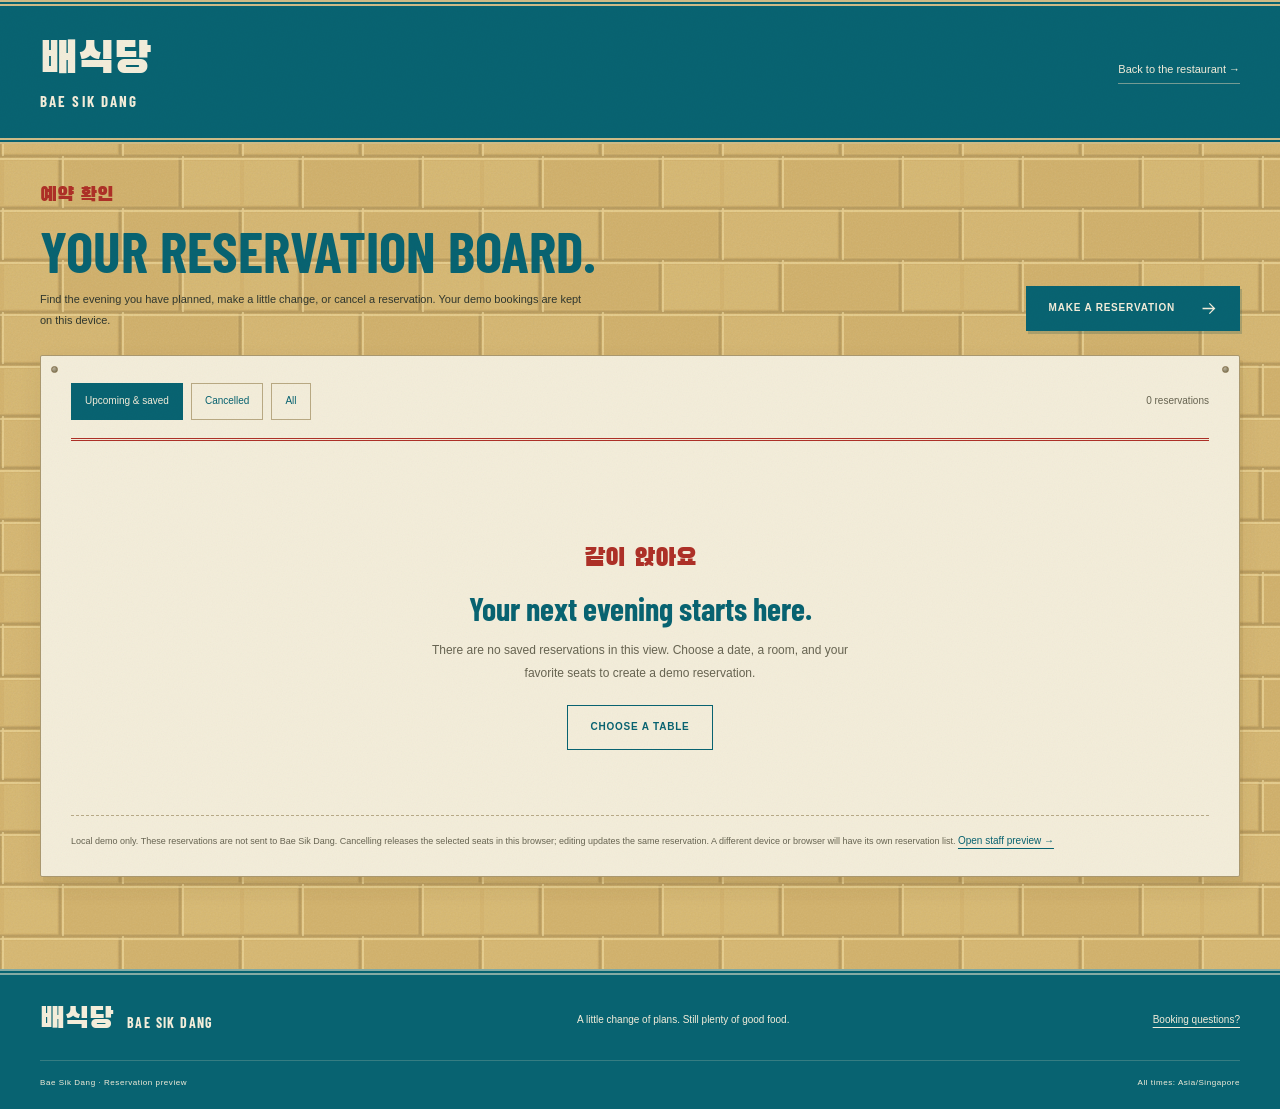
==== commit e77968b6: "Add themed staff reservation preview with confirmation and editing" ====
--- a/reservations.html
+++ b/reservations.html
@@ -23,7 +23,7 @@
       <p id="manager-error" class="manager-error" role="alert" hidden></p>
       <div id="reservation-list" class="reservation-list"></div>
       <div id="manager-empty" class="manager-empty" hidden><span class="korean" lang="ko">같이 앉아요</span><h2 id="empty-title">Your next evening starts here.</h2><p id="empty-copy">There are no saved reservations in this browser yet. Choose a date, a room, and your favorite seats to create a demo reservation.</p><a class="btn btn-outline" href="index.html#booking">Choose a table</a></div>
-      <p class="manager-note">Local demo only. These reservations are not sent to Bae Sik Dang. Cancelling releases the selected seats in this browser; editing updates the same reservation. A different device or browser will have its own reservation list.</p>
+      <p class="manager-note">Local demo only. These reservations are not sent to Bae Sik Dang. Cancelling releases the selected seats in this browser; editing updates the same reservation. A different device or browser will have its own reservation list. <a class="manage-link" href="admin.html">Open staff preview →</a></p>
       <noscript><p class="manager-error">Enable JavaScript to view, edit, or cancel your locally saved reservations.</p></noscript>
     </section>
   </main>
--- a/reservations.css
+++ b/reservations.css
@@ -49,3 +49,9 @@
 @media(max-width:760px){.reservation-widget{padding:27px 22px!important}.room-toolbar{padding:17px}.room-stage{padding-inline:21px}.room-tables{gap:25px}.table-model{height:170px}.table-top{inset:42px 5px 37px;gap:7px}.table-id{font-size:21px}.grill-model{width:53px;height:46px}.chairs-row{left:9px;right:9px;gap:7px}.seat-button{min-width:35px;min-height:35px}.room-legend{padding:13px 17px}.room-total{width:100%;margin-left:0}.reservation-summary strong{font-size:25px}.reservation-actions .mini-btn{margin-left:0}.manager-intro{align-items:start;flex-direction:column;gap:16px}.manager-board{padding:24px 21px}.manager-header .shell{gap:15px}.manager-brand{font-size:33px}.manager-header .back-link{font-size:10px}.reservation-list{grid-template-columns:1fr}.manager-intro h1{font-size:43px}.manager-note{line-height:1.9}}
 @media(max-width:590px){.experience-grid>.side-stack{grid-template-columns:1fr}.reservation-when{gap:13px}.reservation-widget input{padding:9px 7px;font-size:11px}.reservation-widget select{padding-inline:8px;font-size:10px}.room-toolbar{align-items:start;flex-direction:column;gap:15px}.room-toolbar label{width:100%;max-width:none}.room-caption{text-align:left}.room-caption strong{font-size:23px}.room-caption span{font-size:9px}.room-tables{grid-template-columns:1fr;gap:27px}.table-model{max-width:265px;height:183px}.chairs-row{left:12px;right:12px}.seat-button{min-width:42px;min-height:38px}.table-top{inset:45px 10px 40px;gap:15px}.grill-model{width:60px;height:51px}.table-id{font-size:25px}.room-stage{padding-inline:25px}.model-caption{font-size:11px}.model-caption span{font-size:9px}.room-window{left:25%;right:25%}.reservation-actions .btn{width:100%}.reservation-actions{gap:17px}.reservation-actions .manage-link{font-size:10px}.reservation-summary{align-items:start;gap:12px}.reservation-summary .mini-btn{font-size:8px}.manager-toolbar{align-items:start;flex-direction:column;gap:12px}.manager-tabs{width:100%}.manager-tab{flex:1;font-size:9px;padding-inline:8px}.editing-banner{padding:12px;align-items:start}.editing-banner strong{font-size:11px}.editing-banner .mini-btn{font-size:9px}.manager-main{padding-top:25px}.manager-brand small{font-size:12px}.manager-header .back-link{max-width:120px;text-align:right}}
 @media(prefers-reduced-motion:reduce){.table-top:hover:not(:disabled),.seat-button:hover:not(:disabled){transform:translateZ(10px)}.seat-button:hover:not(:disabled){transform:none}}
+
+/* Customer details shared with the staff demo. */
+.reservation-guest{border:1px solid var(--line);padding:18px;margin:22px 0;background:#fffaf066}
+.reservation-guest legend{font:700 24px var(--heading);color:var(--red);padding:0 8px;text-transform:uppercase}
+.reservation-guest p{font-size:12px;margin:0 0 12px}.guest-fields{display:grid;grid-template-columns:1fr 1fr;gap:12px}.guest-fields label{display:grid;gap:6px;font-size:12px;font-weight:700}.guest-fields input{width:100%;min-width:0;border:1px solid #aa986f;background:#fffaf0;color:var(--ink);font:16px var(--body);padding:12px}.guest-note{grid-column:1/-1}.guest-fields input:focus-visible{outline:2px solid var(--teal);outline-offset:2px}
+@media(max-width:590px){.guest-fields{grid-template-columns:1fr}}
